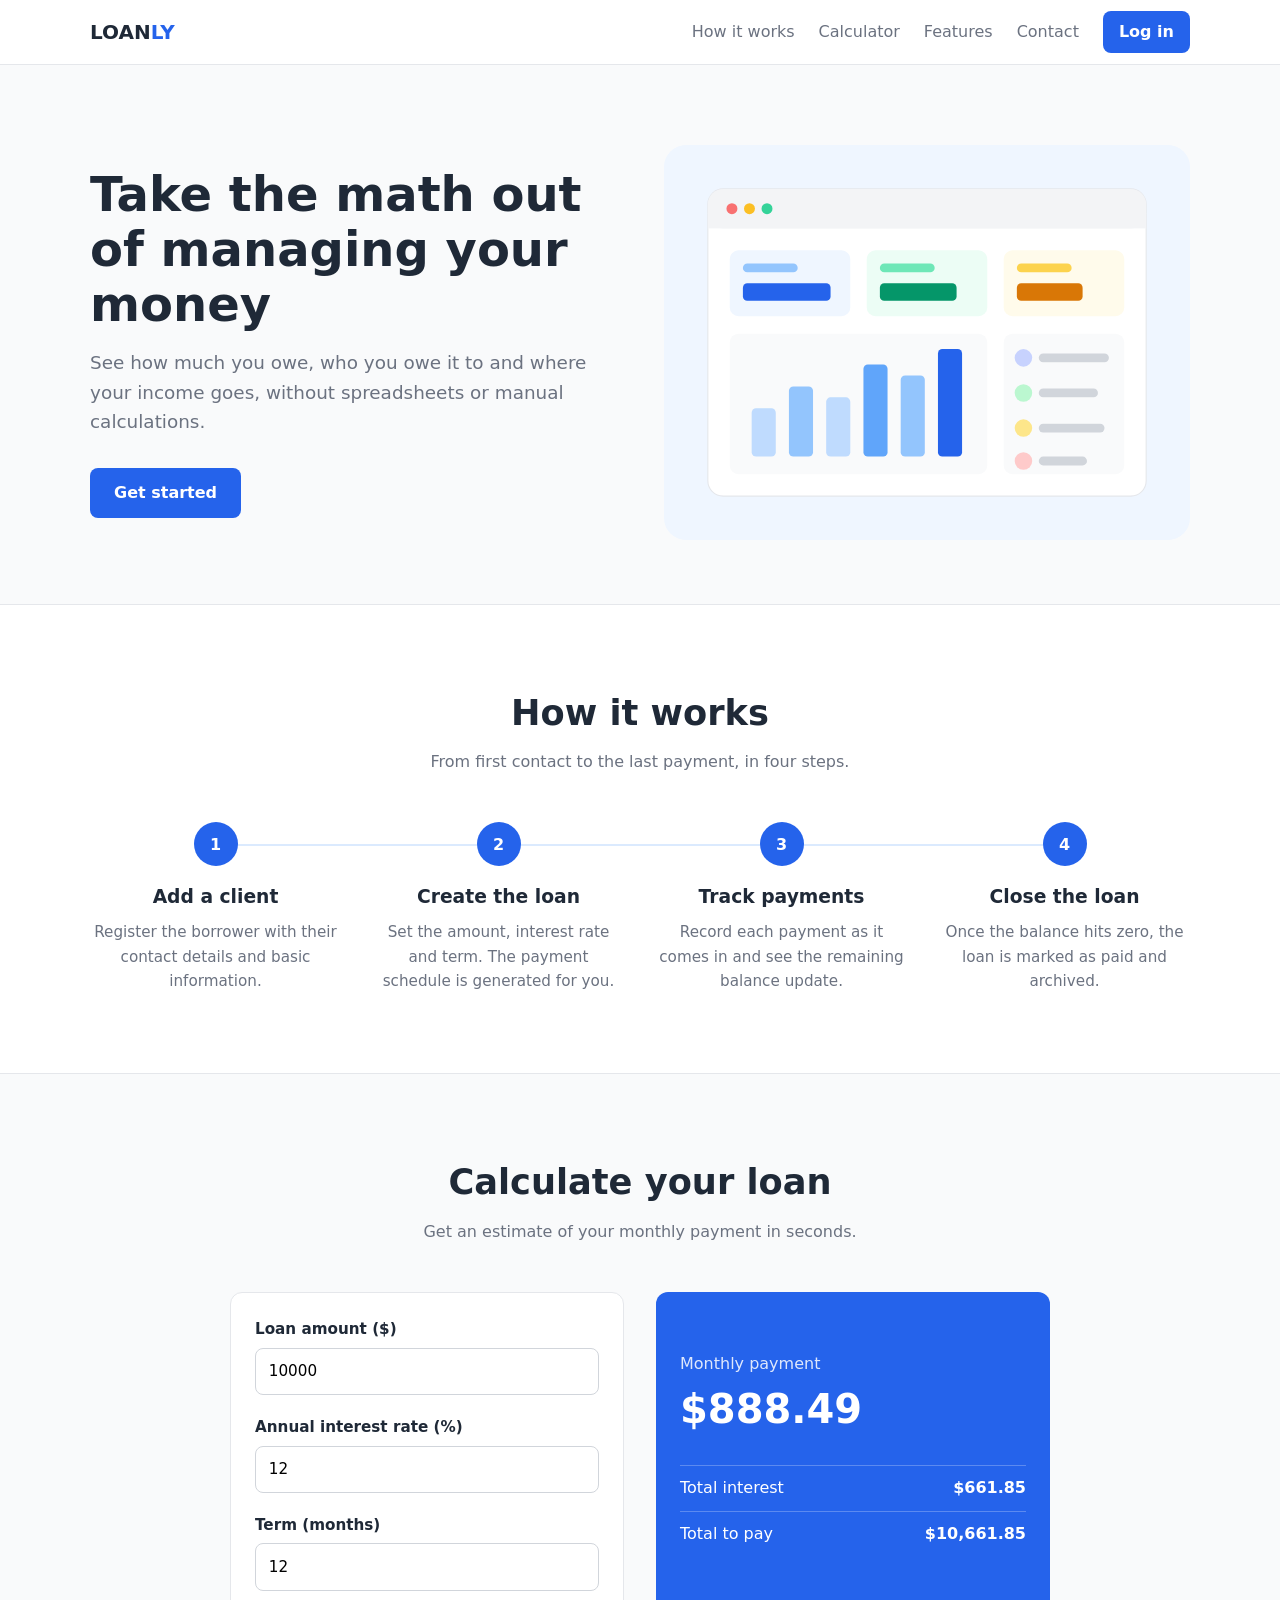
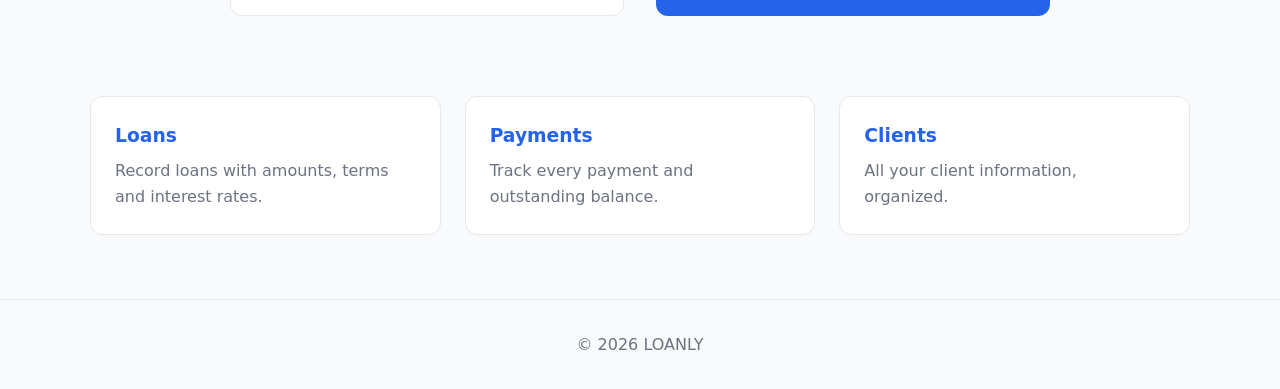
==== frontend/index.html @ 8cfa2788 "Merge pull request #9 from HamzaAkarid/feature/loanly-branding Feature/loanly branding" ====
<!DOCTYPE html>
<html lang="en">
<head>
  <meta charset="UTF-8" />
  <meta name="viewport" content="width=device-width, initial-scale=1.0" />
  <title>LOANLY</title>
  <link rel="stylesheet" href="css/styles.css" />
</head>
<body>
  <header class="navbar">
    <div class="container nav-content">
      <a href="#" class="logo">LOAN<span>LY</span></a>
      <nav>
        <a href="#journey">How it works</a>
        <a href="#calculator">Calculator</a>
        <a href="#features">Features</a>
        <a href="#contact">Contact</a>
        <a href="#" class="btn btn-small">Log in</a>
      </nav>
    </div>
  </header>

  <main>
    <section class="hero">
      <div class="container hero-grid">
        <div class="hero-text">
          <h1>Take the math out of managing your money</h1>
          <p>See how much you owe, who you owe it to and where your income goes, without spreadsheets or manual calculations.</p>
          <a href="#journey" class="btn" id="cta">Get started</a>
        </div>
        <div class="hero-image">
          <img src="img/hero.svg" alt="LOANLY dashboard preview" />
        </div>
      </div>
    </section>

    <section id="journey" class="journey">
      <div class="container">
        <h2 class="section-title">How it works</h2>
        <p class="section-subtitle">From first contact to the last payment, in four steps.</p>
        <ol class="steps">
          <li class="step">
            <span class="step-number">1</span>
            <h3>Add a client</h3>
            <p>Register the borrower with their contact details and basic information.</p>
          </li>
          <li class="step">
            <span class="step-number">2</span>
            <h3>Create the loan</h3>
            <p>Set the amount, interest rate and term. The payment schedule is generated for you.</p>
          </li>
          <li class="step">
            <span class="step-number">3</span>
            <h3>Track payments</h3>
            <p>Record each payment as it comes in and see the remaining balance update.</p>
          </li>
          <li class="step">
            <span class="step-number">4</span>
            <h3>Close the loan</h3>
            <p>Once the balance hits zero, the loan is marked as paid and archived.</p>
          </li>
        </ol>
      </div>
    </section>

    <section id="calculator" class="calculator">
      <div class="container">
        <h2 class="section-title">Calculate your loan</h2>
        <p class="section-subtitle">Get an estimate of your monthly payment in seconds.</p>
        <div class="calc-grid">
          <form class="calc-form" id="calc-form">
            <label>
              Loan amount ($)
              <input type="number" id="amount" min="0" step="100" value="10000" required />
            </label>
            <label>
              Annual interest rate (%)
              <input type="number" id="rate" min="0" step="0.1" value="12" required />
            </label>
            <label>
              Term (months)
              <input type="number" id="months" min="1" step="1" value="12" required />
            </label>
          </form>
          <div class="calc-result">
            <p class="result-label">Monthly payment</p>
            <p class="result-main" id="monthly">$0.00</p>
            <div class="result-row"><span>Total interest</span><strong id="interest">$0.00</strong></div>
            <div class="result-row"><span>Total to pay</span><strong id="total">$0.00</strong></div>
          </div>
        </div>
      </div>
    </section>

    <section id="features" class="features container">
      <div class="card">
        <h3>Loans</h3>
        <p>Record loans with amounts, terms and interest rates.</p>
      </div>
      <div class="card">
        <h3>Payments</h3>
        <p>Track every payment and outstanding balance.</p>
      </div>
      <div class="card">
        <h3>Clients</h3>
        <p>All your client information, organized.</p>
      </div>
    </section>
  </main>

  <footer id="contact" class="footer">
    <div class="container">
      <p>&copy; <span id="year"></span> LOANLY</p>
    </div>
  </footer>

  <script src="js/main.js"></script>
</body>
</html>
---- frontend/css/styles.css ----
:root {
  --primary: #2563eb;
  --primary-dark: #1d4ed8;
  --text: #1f2937;
  --muted: #6b7280;
  --bg: #f9fafb;
  --white: #ffffff;
}

* { margin: 0; padding: 0; box-sizing: border-box; }

body {
  font-family: system-ui, -apple-system, "Segoe UI", Roboto, sans-serif;
  color: var(--text);
  background: var(--bg);
  line-height: 1.6;
}

.container { width: 90%; max-width: 1100px; margin: 0 auto; }

/* Navbar */
.navbar { background: var(--white); border-bottom: 1px solid #e5e7eb; }
.nav-content { display: flex; justify-content: space-between; align-items: center; height: 64px; }
.logo { font-weight: 700; font-size: 1.25rem; color: var(--text); text-decoration: none; }
.logo span { color: var(--primary); }
nav { display: flex; align-items: center; gap: 1.5rem; }
nav a { color: var(--muted); text-decoration: none; }
nav a:hover { color: var(--text); }

/* Buttons */
.btn {
  display: inline-block;
  background: var(--primary);
  color: var(--white) !important;
  padding: 0.75rem 1.5rem;
  border-radius: 8px;
  text-decoration: none;
  font-weight: 600;
  transition: background 0.2s;
}
.btn:hover { background: var(--primary-dark); }
.btn-small { padding: 0.5rem 1rem; }

/* Hero */
.hero { padding: 5rem 0 4rem; }
.hero-grid {
  display: grid;
  grid-template-columns: 1fr 1fr;
  align-items: center;
  gap: 3rem;
}
.hero h1 { font-size: clamp(2rem, 5vw, 3rem); line-height: 1.15; margin-bottom: 1rem; }
.hero p { color: var(--muted); font-size: 1.15rem; margin-bottom: 2rem; }
.hero-image img { width: 100%; height: auto; display: block; }

/* Section headings */
.section-title { text-align: center; font-size: clamp(1.6rem, 4vw, 2.2rem); margin-bottom: 0.5rem; }
.section-subtitle { text-align: center; color: var(--muted); margin-bottom: 3rem; }

/* Journey */
.journey { background: var(--white); padding: 5rem 0; margin-bottom: 4rem; border-top: 1px solid #e5e7eb; border-bottom: 1px solid #e5e7eb; }
.steps {
  list-style: none;
  display: grid;
  grid-template-columns: repeat(4, 1fr);
  gap: 2rem;
  position: relative;
}
.steps::before {
  content: "";
  position: absolute;
  top: 22px;
  left: 12.5%;
  right: 12.5%;
  height: 2px;
  background: #dbeafe;
}
.step { text-align: center; position: relative; }
.step-number {
  display: inline-flex;
  align-items: center;
  justify-content: center;
  width: 44px;
  height: 44px;
  border-radius: 50%;
  background: var(--primary);
  color: var(--white);
  font-weight: 700;
  margin-bottom: 1rem;
  position: relative;
}
.step h3 { margin-bottom: 0.5rem; }
.step p { color: var(--muted); font-size: 0.95rem; }

/* Features */
.features {
  display: grid;
  grid-template-columns: repeat(auto-fit, minmax(240px, 1fr));
  gap: 1.5rem;
  padding-bottom: 4rem;
}
.card {
  background: var(--white);
  padding: 1.5rem;
  border-radius: 12px;
  border: 1px solid #e5e7eb;
}
.card h3 { margin-bottom: 0.5rem; color: var(--primary); }
.card p { color: var(--muted); }

/* Calculator */
.calculator { padding: 1rem 0 5rem; }
.calc-grid {
  display: grid;
  grid-template-columns: 1fr 1fr;
  gap: 2rem;
  max-width: 820px;
  margin: 0 auto;
}
.calc-form {
  background: var(--white);
  border: 1px solid #e5e7eb;
  border-radius: 12px;
  padding: 1.5rem;
  display: flex;
  flex-direction: column;
  gap: 1.25rem;
}
.calc-form label { display: flex; flex-direction: column; gap: 0.4rem; font-weight: 600; font-size: 0.95rem; }
.calc-form input {
  font: inherit;
  font-weight: 400;
  padding: 0.65rem 0.8rem;
  border: 1px solid #d1d5db;
  border-radius: 8px;
}
.calc-form input:focus { outline: 2px solid var(--primary); outline-offset: 1px; border-color: transparent; }
.calc-result {
  background: var(--primary);
  color: var(--white);
  border-radius: 12px;
  padding: 1.5rem;
  display: flex;
  flex-direction: column;
  justify-content: center;
}
.result-label { opacity: 0.85; }
.result-main { font-size: 2.5rem; font-weight: 700; margin-bottom: 1.5rem; }
.result-row {
  display: flex;
  justify-content: space-between;
  padding: 0.6rem 0;
  border-top: 1px solid rgba(255, 255, 255, 0.25);
}

/* Footer */
.footer { text-align: center; padding: 2rem 0; color: var(--muted); border-top: 1px solid #e5e7eb; }

@media (max-width: 860px) {
  .hero-grid { grid-template-columns: 1fr; text-align: center; }
  .steps { grid-template-columns: 1fr 1fr; }
  .steps::before { display: none; }
  .calc-grid { grid-template-columns: 1fr; }
}

@media (max-width: 600px) {
  nav a:not(.btn) { display: none; }
  .steps { grid-template-columns: 1fr; }
}
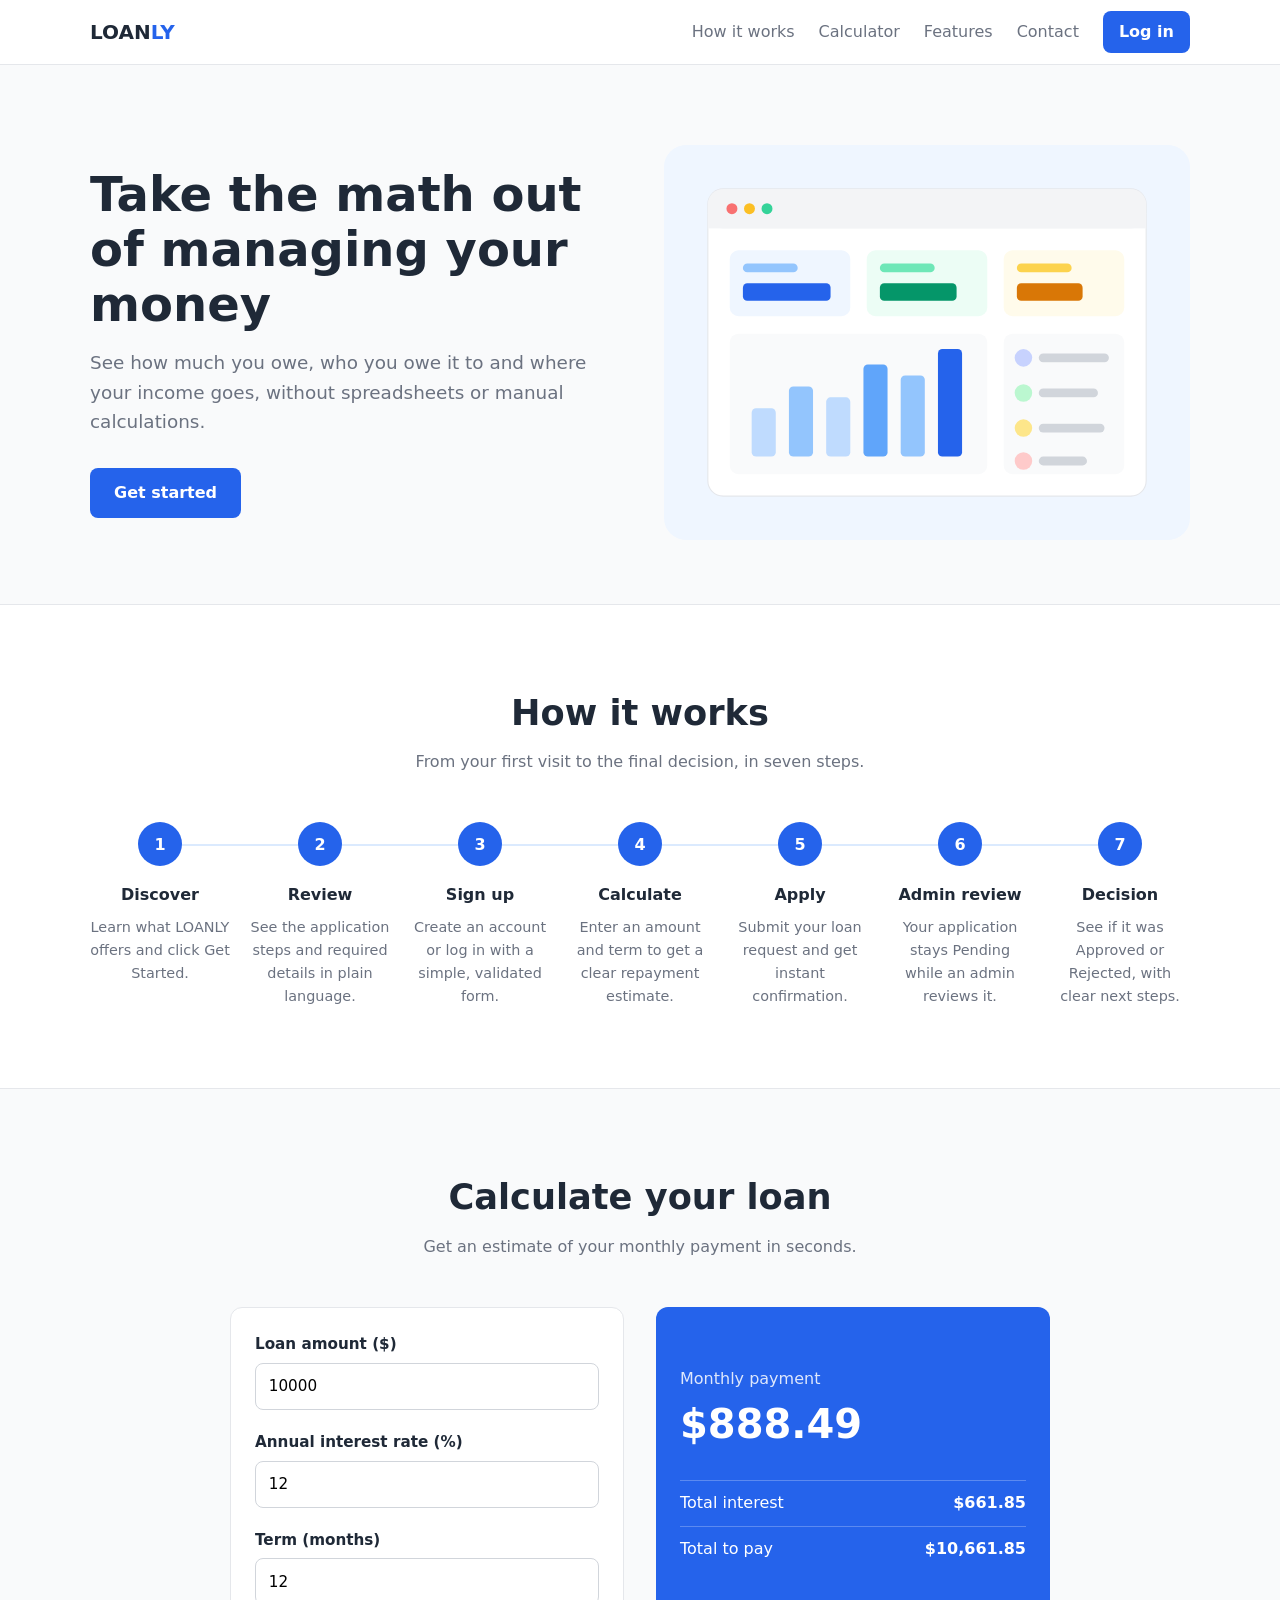
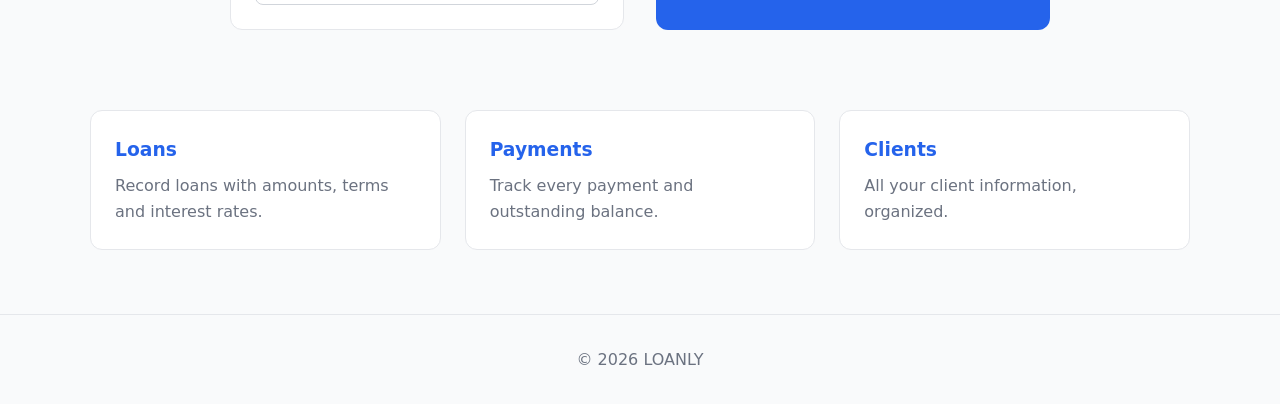
==== commit c6df8445: "Merge pull request #10 from HamzaAkarid/feature/user-journey Expand how it works to the 7-step user " ====
--- a/frontend/index.html
+++ b/frontend/index.html
@@ -37,27 +37,42 @@
     <section id="journey" class="journey">
       <div class="container">
         <h2 class="section-title">How it works</h2>
-        <p class="section-subtitle">From first contact to the last payment, in four steps.</p>
+        <p class="section-subtitle">From your first visit to the final decision, in seven steps.</p>
         <ol class="steps">
           <li class="step">
             <span class="step-number">1</span>
-            <h3>Add a client</h3>
-            <p>Register the borrower with their contact details and basic information.</p>
+            <h3>Discover</h3>
+            <p>Learn what LOANLY offers and click Get Started.</p>
           </li>
           <li class="step">
             <span class="step-number">2</span>
-            <h3>Create the loan</h3>
-            <p>Set the amount, interest rate and term. The payment schedule is generated for you.</p>
+            <h3>Review</h3>
+            <p>See the application steps and required details in plain language.</p>
           </li>
           <li class="step">
             <span class="step-number">3</span>
-            <h3>Track payments</h3>
-            <p>Record each payment as it comes in and see the remaining balance update.</p>
+            <h3>Sign up</h3>
+            <p>Create an account or log in with a simple, validated form.</p>
           </li>
           <li class="step">
             <span class="step-number">4</span>
-            <h3>Close the loan</h3>
-            <p>Once the balance hits zero, the loan is marked as paid and archived.</p>
+            <h3>Calculate</h3>
+            <p>Enter an amount and term to get a clear repayment estimate.</p>
+          </li>
+          <li class="step">
+            <span class="step-number">5</span>
+            <h3>Apply</h3>
+            <p>Submit your loan request and get instant confirmation.</p>
+          </li>
+          <li class="step">
+            <span class="step-number">6</span>
+            <h3>Admin review</h3>
+            <p>Your application stays Pending while an admin reviews it.</p>
+          </li>
+          <li class="step">
+            <span class="step-number">7</span>
+            <h3>Decision</h3>
+            <p>See if it was Approved or Rejected, with clear next steps.</p>
           </li>
         </ol>
       </div>
--- a/frontend/css/styles.css
+++ b/frontend/css/styles.css
@@ -62,16 +62,16 @@
 .steps {
   list-style: none;
   display: grid;
-  grid-template-columns: repeat(4, 1fr);
-  gap: 2rem;
+  grid-template-columns: repeat(7, 1fr);
+  gap: 1.25rem;
   position: relative;
 }
 .steps::before {
   content: "";
   position: absolute;
   top: 22px;
-  left: 12.5%;
-  right: 12.5%;
+  left: 7%;
+  right: 7%;
   height: 2px;
   background: #dbeafe;
 }
@@ -90,7 +90,8 @@
   position: relative;
 }
 .step h3 { margin-bottom: 0.5rem; }
-.step p { color: var(--muted); font-size: 0.95rem; }
+.step h3 { font-size: 1rem; }
+.step p { color: var(--muted); font-size: 0.9rem; }
 
 /* Features */
 .features {
@@ -156,6 +157,11 @@
 /* Footer */
 .footer { text-align: center; padding: 2rem 0; color: var(--muted); border-top: 1px solid #e5e7eb; }
 
+@media (max-width: 1024px) {
+  .steps { grid-template-columns: repeat(4, 1fr); row-gap: 2.5rem; }
+  .steps::before { display: none; }
+}
+
 @media (max-width: 860px) {
   .hero-grid { grid-template-columns: 1fr; text-align: center; }
   .steps { grid-template-columns: 1fr 1fr; }
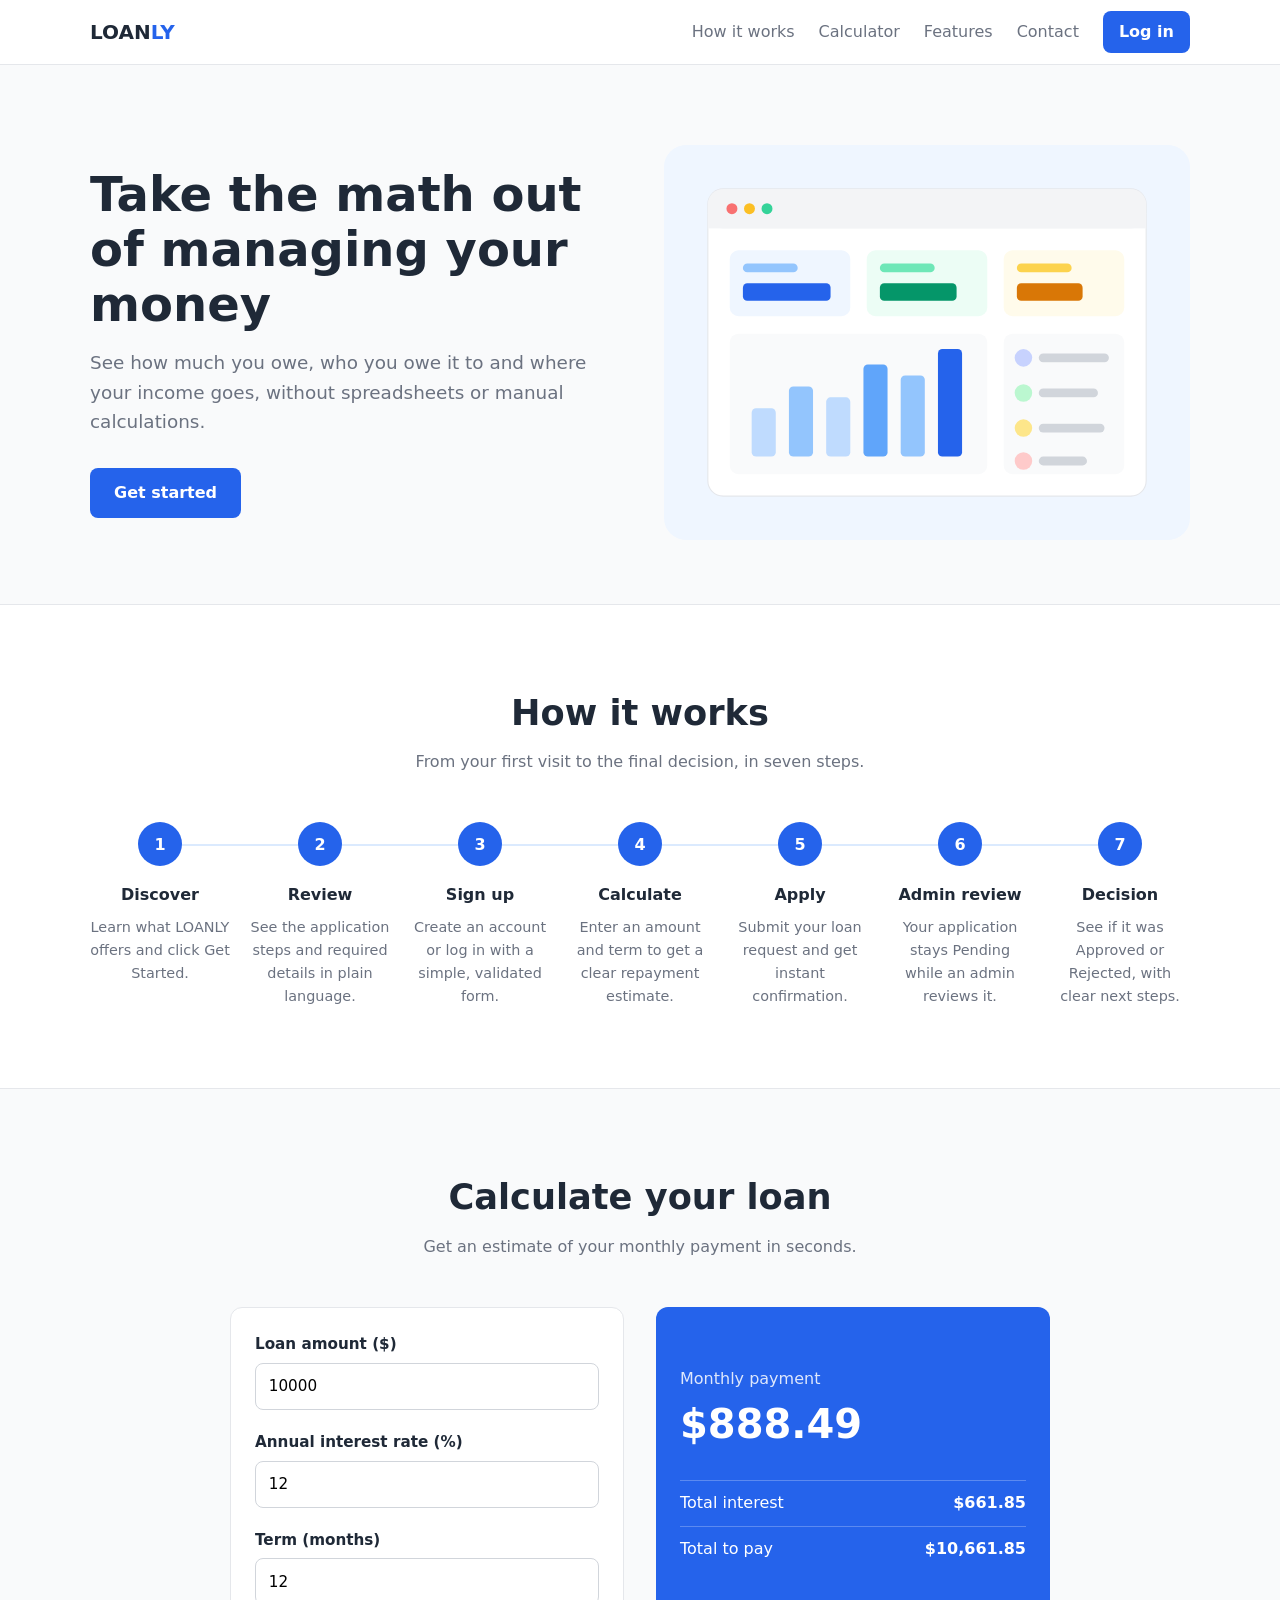
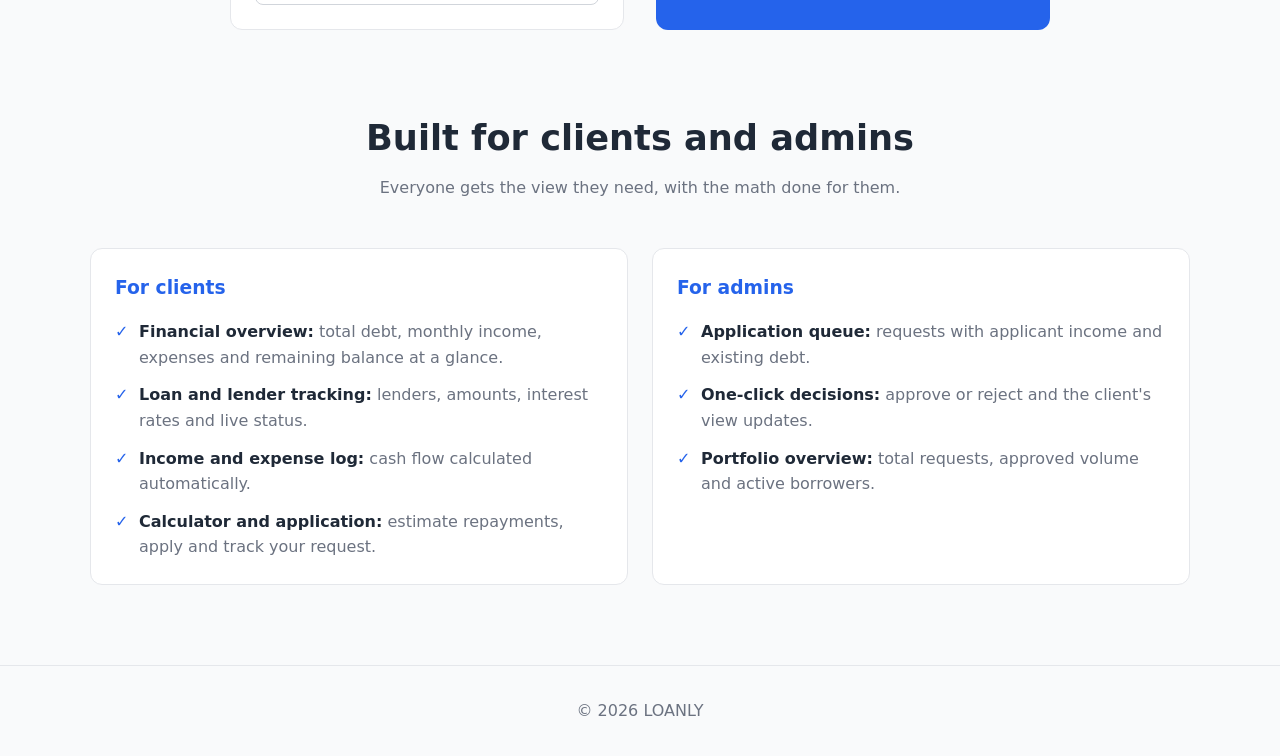
==== commit 2a9337dd: "Merge pull request #11 from HamzaAkarid/feature/client-admin-features Split features into client and" ====
--- a/frontend/index.html
+++ b/frontend/index.html
@@ -107,18 +107,29 @@
       </div>
     </section>
 
-    <section id="features" class="features container">
-      <div class="card">
-        <h3>Loans</h3>
-        <p>Record loans with amounts, terms and interest rates.</p>
-      </div>
-      <div class="card">
-        <h3>Payments</h3>
-        <p>Track every payment and outstanding balance.</p>
-      </div>
-      <div class="card">
-        <h3>Clients</h3>
-        <p>All your client information, organized.</p>
+    <section id="features" class="features-section">
+      <div class="container">
+        <h2 class="section-title">Built for clients and admins</h2>
+        <p class="section-subtitle">Everyone gets the view they need, with the math done for them.</p>
+        <div class="features">
+          <div class="card">
+            <h3>For clients</h3>
+            <ul>
+              <li><strong>Financial overview:</strong> total debt, monthly income, expenses and remaining balance at a glance.</li>
+              <li><strong>Loan and lender tracking:</strong> lenders, amounts, interest rates and live status.</li>
+              <li><strong>Income and expense log:</strong> cash flow calculated automatically.</li>
+              <li><strong>Calculator and application:</strong> estimate repayments, apply and track your request.</li>
+            </ul>
+          </div>
+          <div class="card">
+            <h3>For admins</h3>
+            <ul>
+              <li><strong>Application queue:</strong> requests with applicant income and existing debt.</li>
+              <li><strong>One-click decisions:</strong> approve or reject and the client's view updates.</li>
+              <li><strong>Portfolio overview:</strong> total requests, approved volume and active borrowers.</li>
+            </ul>
+          </div>
+        </div>
       </div>
     </section>
   </main>
--- a/frontend/css/styles.css
+++ b/frontend/css/styles.css
@@ -94,11 +94,11 @@
 .step p { color: var(--muted); font-size: 0.9rem; }
 
 /* Features */
+.features-section { padding-bottom: 5rem; }
 .features {
   display: grid;
-  grid-template-columns: repeat(auto-fit, minmax(240px, 1fr));
+  grid-template-columns: repeat(auto-fit, minmax(280px, 1fr));
   gap: 1.5rem;
-  padding-bottom: 4rem;
 }
 .card {
   background: var(--white);
@@ -106,8 +106,11 @@
   border-radius: 12px;
   border: 1px solid #e5e7eb;
 }
-.card h3 { margin-bottom: 0.5rem; color: var(--primary); }
-.card p { color: var(--muted); }
+.card h3 { margin-bottom: 1rem; color: var(--primary); }
+.card ul { list-style: none; display: flex; flex-direction: column; gap: 0.75rem; }
+.card li { color: var(--muted); padding-left: 1.5rem; position: relative; }
+.card li::before { content: "✓"; position: absolute; left: 0; color: var(--primary); font-weight: 700; }
+.card li strong { color: var(--text); }
 
 /* Calculator */
 .calculator { padding: 1rem 0 5rem; }
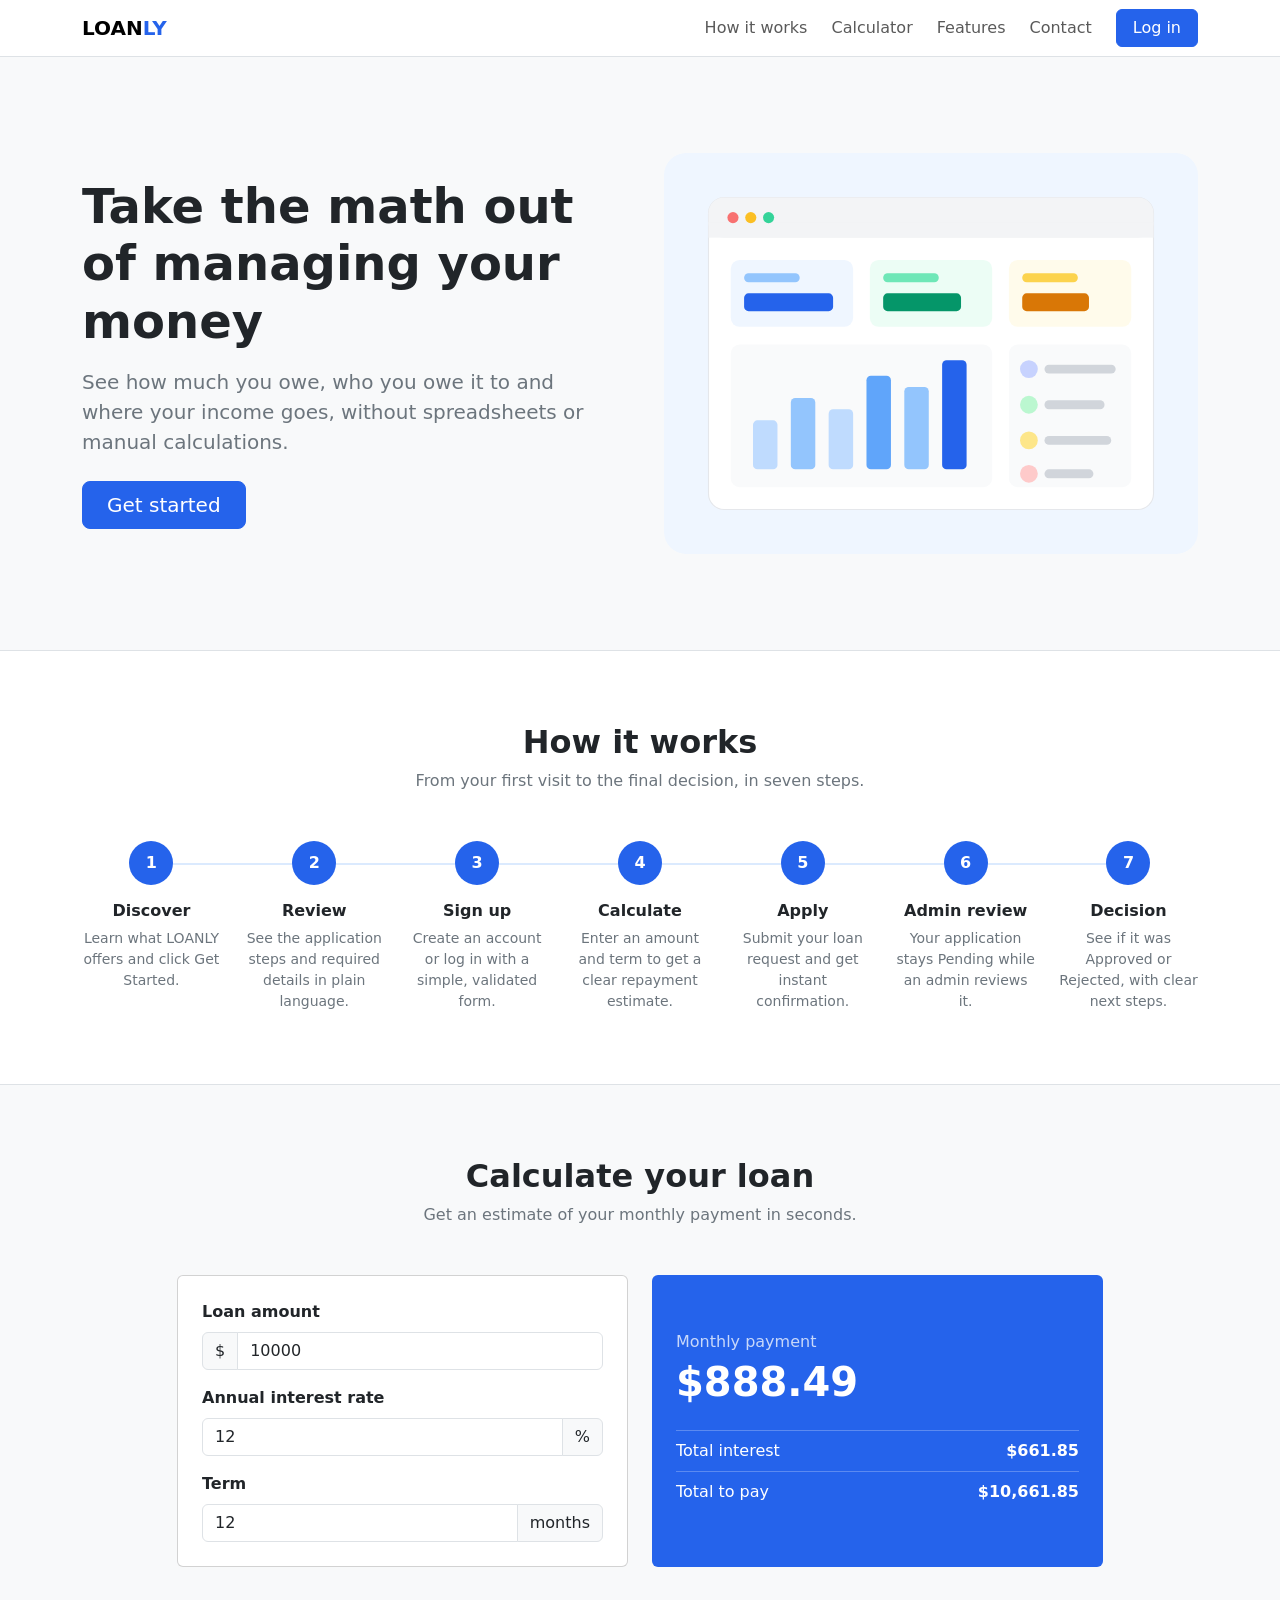
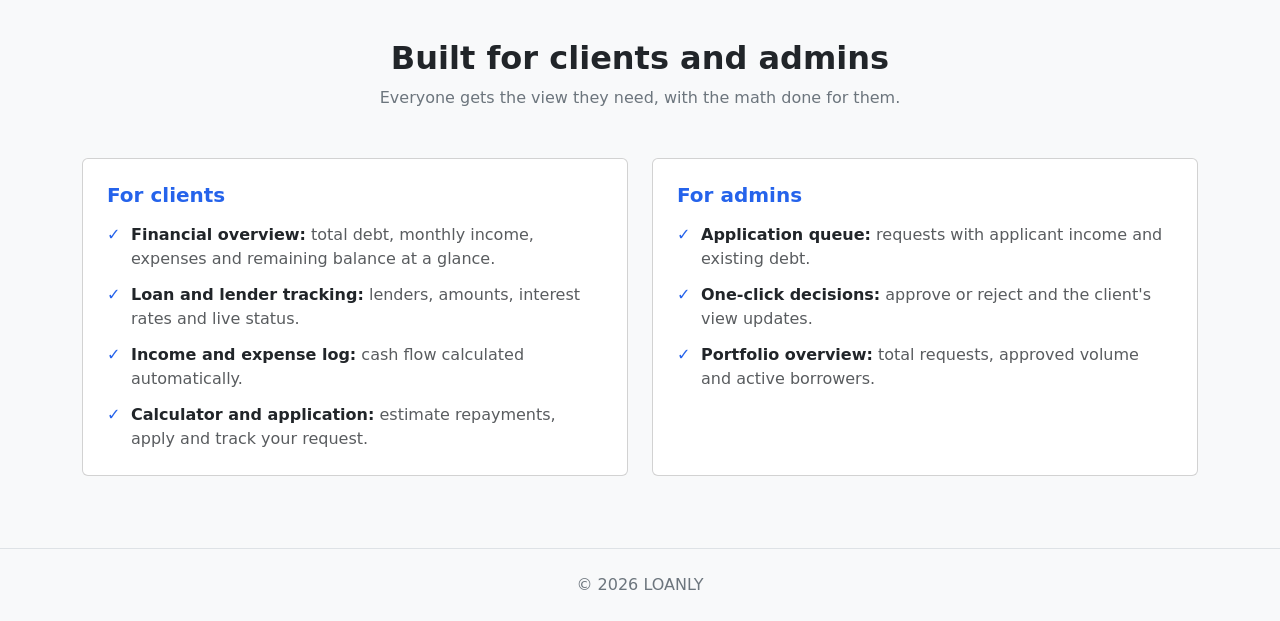
==== commit d137d646: "Merge pull request #12 from HamzaAkarid/feature/bootstrap Feature/bootstrap" ====
--- a/frontend/index.html
+++ b/frontend/index.html
@@ -4,142 +4,197 @@
   <meta charset="UTF-8" />
   <meta name="viewport" content="width=device-width, initial-scale=1.0" />
   <title>LOANLY</title>
+  <link
+    rel="stylesheet"
+    href="https://cdn.jsdelivr.net/npm/bootstrap@5.3.3/dist/css/bootstrap.min.css"
+    integrity="sha384-QWTKZyjpPEjISv5WaRU9OFeRpok6YctnYmDr5pNlyT2bRjXh0JMhjY6hW+ALEwIH"
+    crossorigin="anonymous"
+  />
   <link rel="stylesheet" href="css/styles.css" />
 </head>
-<body>
-  <header class="navbar">
-    <div class="container nav-content">
-      <a href="#" class="logo">LOAN<span>LY</span></a>
-      <nav>
-        <a href="#journey">How it works</a>
-        <a href="#calculator">Calculator</a>
-        <a href="#features">Features</a>
-        <a href="#contact">Contact</a>
-        <a href="#" class="btn btn-small">Log in</a>
-      </nav>
-    </div>
+<body class="bg-light">
+  <header>
+    <nav class="navbar navbar-expand-md bg-white border-bottom">
+      <div class="container">
+        <a class="navbar-brand fw-bold" href="#">LOAN<span>LY</span></a>
+        <button
+          class="navbar-toggler"
+          type="button"
+          data-bs-toggle="collapse"
+          data-bs-target="#main-nav"
+          aria-controls="main-nav"
+          aria-expanded="false"
+          aria-label="Toggle navigation"
+        >
+          <span class="navbar-toggler-icon"></span>
+        </button>
+        <div class="collapse navbar-collapse" id="main-nav">
+          <ul class="navbar-nav ms-auto align-items-md-center gap-md-2">
+            <li class="nav-item"><a class="nav-link" href="#journey">How it works</a></li>
+            <li class="nav-item"><a class="nav-link" href="#calculator">Calculator</a></li>
+            <li class="nav-item"><a class="nav-link" href="#features">Features</a></li>
+            <li class="nav-item"><a class="nav-link" href="#contact">Contact</a></li>
+            <li class="nav-item ms-md-2"><a class="btn btn-primary px-3" href="#">Log in</a></li>
+          </ul>
+        </div>
+      </div>
+    </nav>
   </header>
 
   <main>
-    <section class="hero">
-      <div class="container hero-grid">
-        <div class="hero-text">
-          <h1>Take the math out of managing your money</h1>
-          <p>See how much you owe, who you owe it to and where your income goes, without spreadsheets or manual calculations.</p>
-          <a href="#journey" class="btn" id="cta">Get started</a>
-        </div>
-        <div class="hero-image">
-          <img src="img/hero.svg" alt="LOANLY dashboard preview" />
-        </div>
-      </div>
-    </section>
-
-    <section id="journey" class="journey">
-      <div class="container">
-        <h2 class="section-title">How it works</h2>
-        <p class="section-subtitle">From your first visit to the final decision, in seven steps.</p>
-        <ol class="steps">
-          <li class="step">
+    <section class="py-5">
+      <div class="container py-md-5">
+        <div class="row align-items-center g-5">
+          <div class="col-lg-6 text-center text-lg-start">
+            <h1 class="display-5 fw-bold mb-3">Take the math out of managing your money</h1>
+            <p class="lead text-secondary mb-4">
+              See how much you owe, who you owe it to and where your income goes, without spreadsheets or manual calculations.
+            </p>
+            <a href="#journey" class="btn btn-primary btn-lg px-4" id="cta">Get started</a>
+          </div>
+          <div class="col-lg-6">
+            <img src="img/hero.svg" class="img-fluid" alt="LOANLY dashboard preview" />
+          </div>
+        </div>
+      </div>
+    </section>
+
+    <section id="journey" class="py-5 bg-white border-top border-bottom">
+      <div class="container py-md-4">
+        <h2 class="text-center fw-bold mb-2">How it works</h2>
+        <p class="text-center text-secondary mb-5">From your first visit to the final decision, in seven steps.</p>
+        <ol class="steps list-unstyled row row-cols-1 row-cols-sm-2 row-cols-lg-4 g-4 text-center mb-0">
+          <li class="col step">
             <span class="step-number">1</span>
-            <h3>Discover</h3>
-            <p>Learn what LOANLY offers and click Get Started.</p>
-          </li>
-          <li class="step">
+            <h3 class="h6 fw-bold">Discover</h3>
+            <p class="small text-secondary mb-0">Learn what LOANLY offers and click Get Started.</p>
+          </li>
+          <li class="col step">
             <span class="step-number">2</span>
-            <h3>Review</h3>
-            <p>See the application steps and required details in plain language.</p>
-          </li>
-          <li class="step">
+            <h3 class="h6 fw-bold">Review</h3>
+            <p class="small text-secondary mb-0">See the application steps and required details in plain language.</p>
+          </li>
+          <li class="col step">
             <span class="step-number">3</span>
-            <h3>Sign up</h3>
-            <p>Create an account or log in with a simple, validated form.</p>
-          </li>
-          <li class="step">
+            <h3 class="h6 fw-bold">Sign up</h3>
+            <p class="small text-secondary mb-0">Create an account or log in with a simple, validated form.</p>
+          </li>
+          <li class="col step">
             <span class="step-number">4</span>
-            <h3>Calculate</h3>
-            <p>Enter an amount and term to get a clear repayment estimate.</p>
-          </li>
-          <li class="step">
+            <h3 class="h6 fw-bold">Calculate</h3>
+            <p class="small text-secondary mb-0">Enter an amount and term to get a clear repayment estimate.</p>
+          </li>
+          <li class="col step">
             <span class="step-number">5</span>
-            <h3>Apply</h3>
-            <p>Submit your loan request and get instant confirmation.</p>
-          </li>
-          <li class="step">
+            <h3 class="h6 fw-bold">Apply</h3>
+            <p class="small text-secondary mb-0">Submit your loan request and get instant confirmation.</p>
+          </li>
+          <li class="col step">
             <span class="step-number">6</span>
-            <h3>Admin review</h3>
-            <p>Your application stays Pending while an admin reviews it.</p>
-          </li>
-          <li class="step">
+            <h3 class="h6 fw-bold">Admin review</h3>
+            <p class="small text-secondary mb-0">Your application stays Pending while an admin reviews it.</p>
+          </li>
+          <li class="col step">
             <span class="step-number">7</span>
-            <h3>Decision</h3>
-            <p>See if it was Approved or Rejected, with clear next steps.</p>
+            <h3 class="h6 fw-bold">Decision</h3>
+            <p class="small text-secondary mb-0">See if it was Approved or Rejected, with clear next steps.</p>
           </li>
         </ol>
       </div>
     </section>
 
-    <section id="calculator" class="calculator">
-      <div class="container">
-        <h2 class="section-title">Calculate your loan</h2>
-        <p class="section-subtitle">Get an estimate of your monthly payment in seconds.</p>
-        <div class="calc-grid">
-          <form class="calc-form" id="calc-form">
-            <label>
-              Loan amount ($)
-              <input type="number" id="amount" min="0" step="100" value="10000" required />
-            </label>
-            <label>
-              Annual interest rate (%)
-              <input type="number" id="rate" min="0" step="0.1" value="12" required />
-            </label>
-            <label>
-              Term (months)
-              <input type="number" id="months" min="1" step="1" value="12" required />
-            </label>
-          </form>
-          <div class="calc-result">
-            <p class="result-label">Monthly payment</p>
-            <p class="result-main" id="monthly">$0.00</p>
-            <div class="result-row"><span>Total interest</span><strong id="interest">$0.00</strong></div>
-            <div class="result-row"><span>Total to pay</span><strong id="total">$0.00</strong></div>
-          </div>
-        </div>
-      </div>
-    </section>
-
-    <section id="features" class="features-section">
-      <div class="container">
-        <h2 class="section-title">Built for clients and admins</h2>
-        <p class="section-subtitle">Everyone gets the view they need, with the math done for them.</p>
-        <div class="features">
-          <div class="card">
-            <h3>For clients</h3>
-            <ul>
-              <li><strong>Financial overview:</strong> total debt, monthly income, expenses and remaining balance at a glance.</li>
-              <li><strong>Loan and lender tracking:</strong> lenders, amounts, interest rates and live status.</li>
-              <li><strong>Income and expense log:</strong> cash flow calculated automatically.</li>
-              <li><strong>Calculator and application:</strong> estimate repayments, apply and track your request.</li>
-            </ul>
-          </div>
-          <div class="card">
-            <h3>For admins</h3>
-            <ul>
-              <li><strong>Application queue:</strong> requests with applicant income and existing debt.</li>
-              <li><strong>One-click decisions:</strong> approve or reject and the client's view updates.</li>
-              <li><strong>Portfolio overview:</strong> total requests, approved volume and active borrowers.</li>
-            </ul>
+    <section id="calculator" class="py-5">
+      <div class="container py-md-4">
+        <h2 class="text-center fw-bold mb-2">Calculate your loan</h2>
+        <p class="text-center text-secondary mb-5">Get an estimate of your monthly payment in seconds.</p>
+        <div class="row g-4 justify-content-center">
+          <div class="col-md-6 col-lg-5">
+            <form class="card card-body p-4 h-100" id="calc-form">
+              <div class="mb-3">
+                <label for="amount" class="form-label fw-semibold">Loan amount</label>
+                <div class="input-group">
+                  <span class="input-group-text">$</span>
+                  <input type="number" class="form-control" id="amount" min="0" step="100" value="10000" required />
+                </div>
+              </div>
+              <div class="mb-3">
+                <label for="rate" class="form-label fw-semibold">Annual interest rate</label>
+                <div class="input-group">
+                  <input type="number" class="form-control" id="rate" min="0" step="0.1" value="12" required />
+                  <span class="input-group-text">%</span>
+                </div>
+              </div>
+              <div>
+                <label for="months" class="form-label fw-semibold">Term</label>
+                <div class="input-group">
+                  <input type="number" class="form-control" id="months" min="1" step="1" value="12" required />
+                  <span class="input-group-text">months</span>
+                </div>
+              </div>
+            </form>
+          </div>
+          <div class="col-md-6 col-lg-5">
+            <div class="card h-100 bg-primary text-white border-0 p-4 justify-content-center">
+              <p class="mb-1 opacity-75">Monthly payment</p>
+              <p class="display-6 fw-bold mb-4" id="monthly">$0.00</p>
+              <div class="d-flex justify-content-between py-2 border-top border-white border-opacity-25">
+                <span>Total interest</span><strong id="interest">$0.00</strong>
+              </div>
+              <div class="d-flex justify-content-between py-2 border-top border-white border-opacity-25">
+                <span>Total to pay</span><strong id="total">$0.00</strong>
+              </div>
+            </div>
+          </div>
+        </div>
+      </div>
+    </section>
+
+    <section id="features" class="pb-5">
+      <div class="container pb-md-4">
+        <h2 class="text-center fw-bold mb-2">Built for clients and admins</h2>
+        <p class="text-center text-secondary mb-5">Everyone gets the view they need, with the math done for them.</p>
+        <div class="row g-4">
+          <div class="col-md-6">
+            <div class="card h-100">
+              <div class="card-body p-4">
+                <h3 class="h5 fw-bold text-primary mb-3">For clients</h3>
+                <ul class="check-list list-unstyled mb-0">
+                  <li><strong>Financial overview:</strong> total debt, monthly income, expenses and remaining balance at a glance.</li>
+                  <li><strong>Loan and lender tracking:</strong> lenders, amounts, interest rates and live status.</li>
+                  <li><strong>Income and expense log:</strong> cash flow calculated automatically.</li>
+                  <li><strong>Calculator and application:</strong> estimate repayments, apply and track your request.</li>
+                </ul>
+              </div>
+            </div>
+          </div>
+          <div class="col-md-6">
+            <div class="card h-100">
+              <div class="card-body p-4">
+                <h3 class="h5 fw-bold text-primary mb-3">For admins</h3>
+                <ul class="check-list list-unstyled mb-0">
+                  <li><strong>Application queue:</strong> requests with applicant income and existing debt.</li>
+                  <li><strong>One-click decisions:</strong> approve or reject and the client's view updates.</li>
+                  <li><strong>Portfolio overview:</strong> total requests, approved volume and active borrowers.</li>
+                </ul>
+              </div>
+            </div>
           </div>
         </div>
       </div>
     </section>
   </main>
 
-  <footer id="contact" class="footer">
+  <footer id="contact" class="border-top py-4 text-center text-secondary">
     <div class="container">
-      <p>&copy; <span id="year"></span> LOANLY</p>
+      <p class="mb-0">&copy; <span id="year"></span> LOANLY</p>
     </div>
   </footer>
 
+  <script
+    src="https://cdn.jsdelivr.net/npm/bootstrap@5.3.3/dist/js/bootstrap.bundle.min.js"
+    integrity="sha384-YvpcrYf0tY3lHB60NNkmXc5s9fDVZLESaAA55NDzOxhy9GkcIdslK1eN7N6jIeHz"
+    crossorigin="anonymous"
+  ></script>
   <script src="js/main.js"></script>
 </body>
 </html>
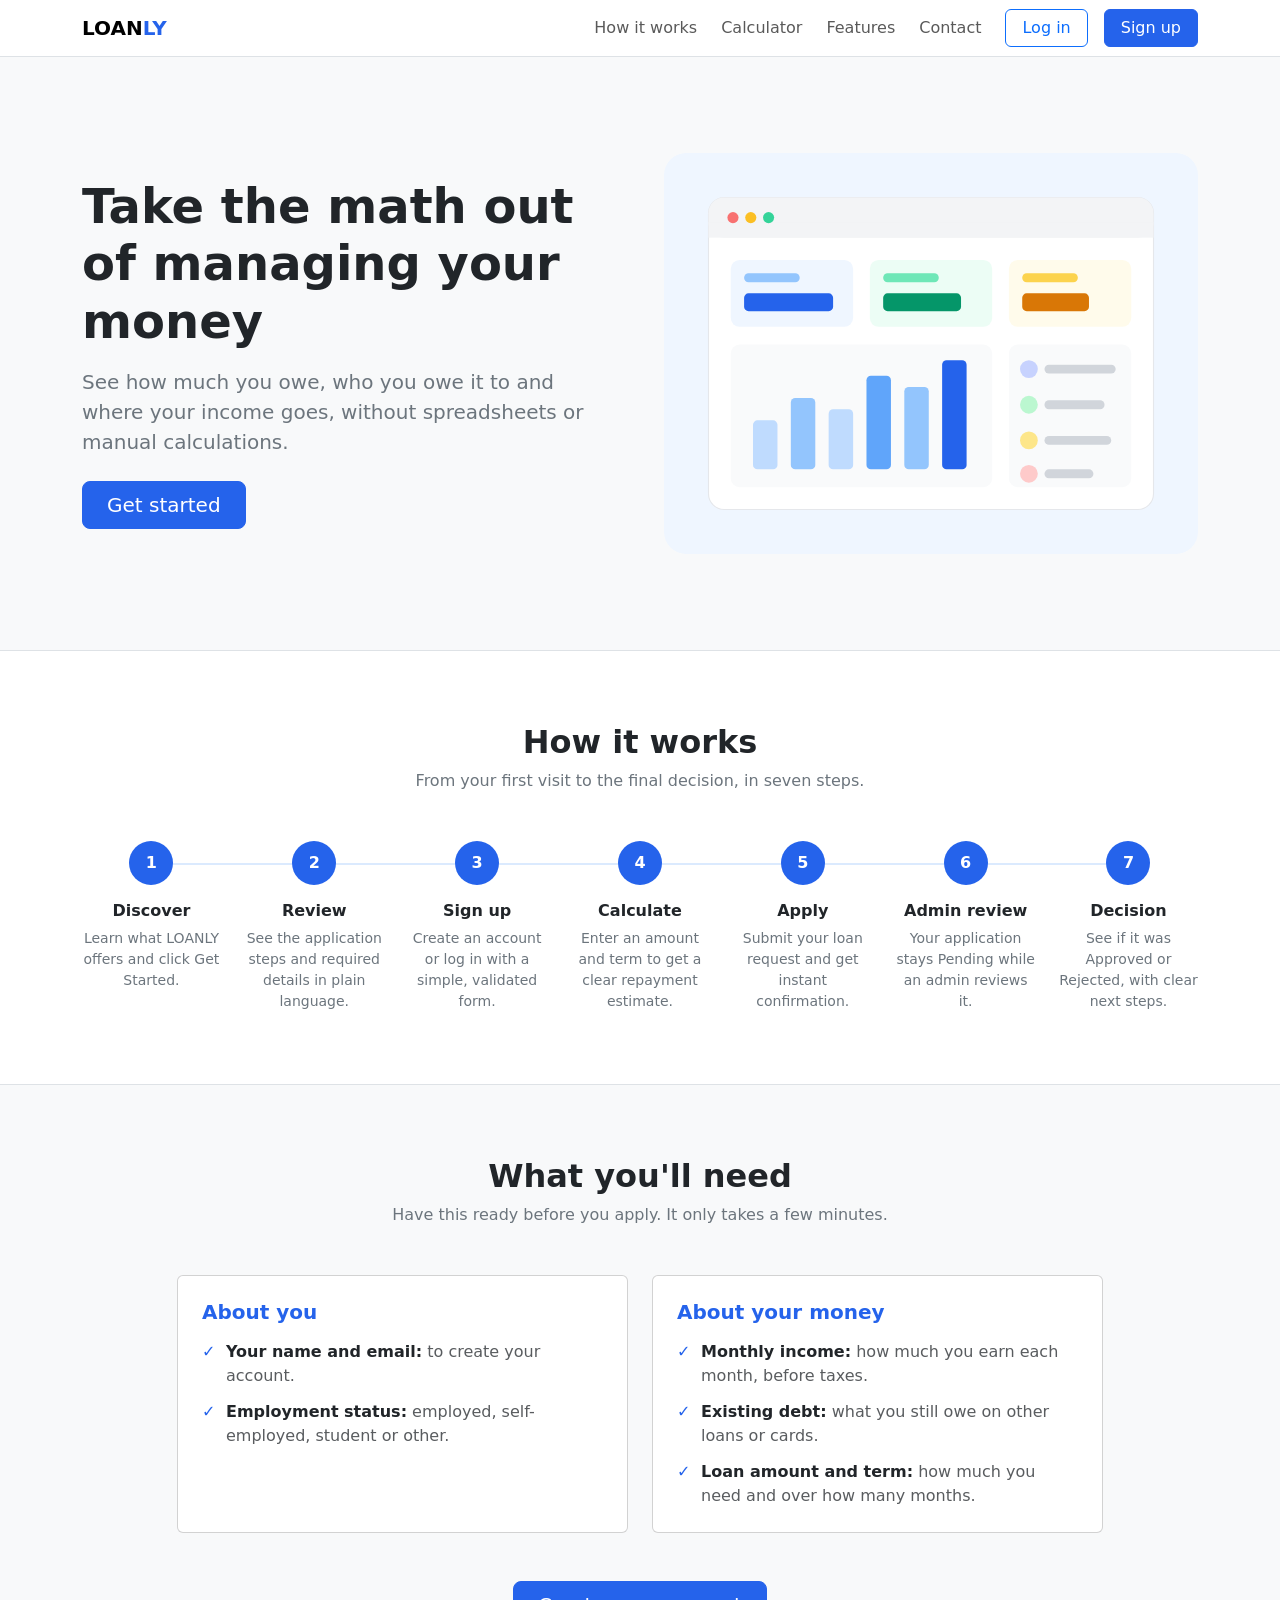
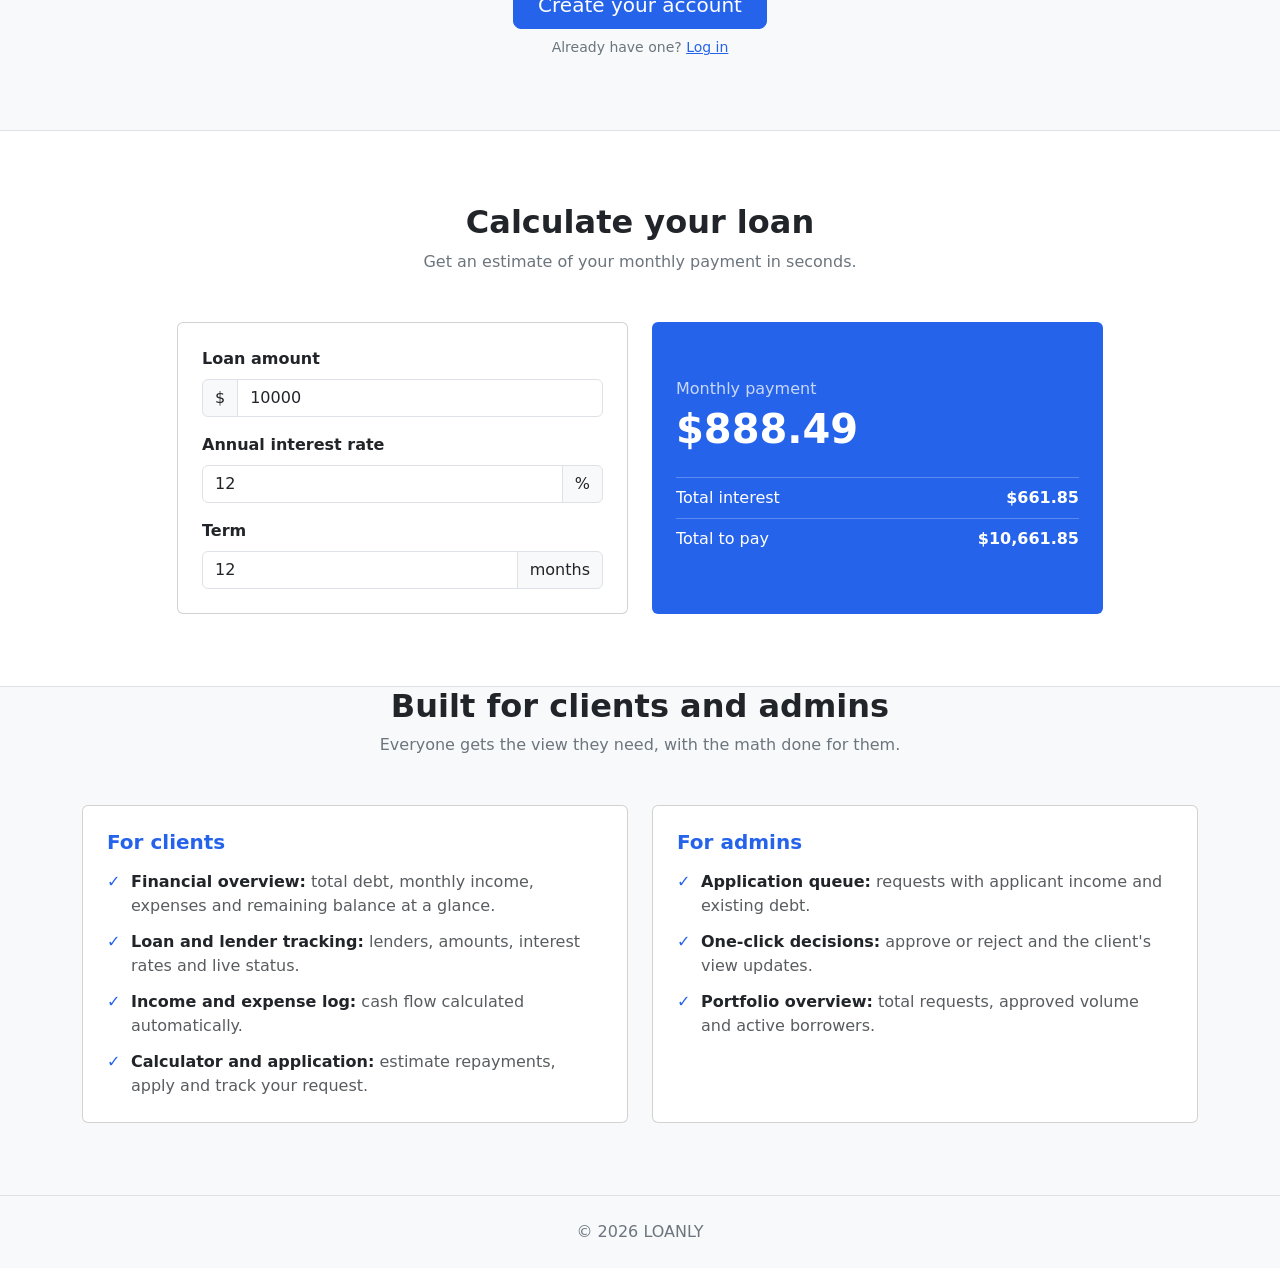
==== commit ab18d3f2: "Add what you'll need section to landing" ====
--- a/frontend/index.html
+++ b/frontend/index.html
@@ -34,7 +34,8 @@
             <li class="nav-item"><a class="nav-link" href="#calculator">Calculator</a></li>
             <li class="nav-item"><a class="nav-link" href="#features">Features</a></li>
             <li class="nav-item"><a class="nav-link" href="#contact">Contact</a></li>
-            <li class="nav-item ms-md-2"><a class="btn btn-primary px-3" href="#">Log in</a></li>
+            <li class="nav-item ms-md-2"><a class="btn btn-outline-primary px-3" href="login.html">Log in</a></li>
+            <li class="nav-item ms-md-2 mt-2 mt-md-0"><a class="btn btn-primary px-3" href="register.html">Sign up</a></li>
           </ul>
         </div>
       </div>
@@ -103,7 +104,43 @@
       </div>
     </section>
 
-    <section id="calculator" class="py-5">
+    <section id="requirements" class="py-5">
+      <div class="container py-md-4">
+        <h2 class="text-center fw-bold mb-2">What you'll need</h2>
+        <p class="text-center text-secondary mb-5">Have this ready before you apply. It only takes a few minutes.</p>
+        <div class="row g-4 justify-content-center">
+          <div class="col-md-6 col-lg-5">
+            <div class="card h-100">
+              <div class="card-body p-4">
+                <h3 class="h5 fw-bold text-primary mb-3">About you</h3>
+                <ul class="check-list list-unstyled mb-0">
+                  <li><strong>Your name and email:</strong> to create your account.</li>
+                  <li><strong>Employment status:</strong> employed, self-employed, student or other.</li>
+                </ul>
+              </div>
+            </div>
+          </div>
+          <div class="col-md-6 col-lg-5">
+            <div class="card h-100">
+              <div class="card-body p-4">
+                <h3 class="h5 fw-bold text-primary mb-3">About your money</h3>
+                <ul class="check-list list-unstyled mb-0">
+                  <li><strong>Monthly income:</strong> how much you earn each month, before taxes.</li>
+                  <li><strong>Existing debt:</strong> what you still owe on other loans or cards.</li>
+                  <li><strong>Loan amount and term:</strong> how much you need and over how many months.</li>
+                </ul>
+              </div>
+            </div>
+          </div>
+        </div>
+        <div class="text-center mt-5">
+          <a href="register.html" class="btn btn-primary btn-lg px-4">Create your account</a>
+          <p class="small text-secondary mt-2 mb-0">Already have one? <a href="login.html">Log in</a></p>
+        </div>
+      </div>
+    </section>
+
+    <section id="calculator" class="py-5 bg-white border-top border-bottom">
       <div class="container py-md-4">
         <h2 class="text-center fw-bold mb-2">Calculate your loan</h2>
         <p class="text-center text-secondary mb-5">Get an estimate of your monthly payment in seconds.</p>
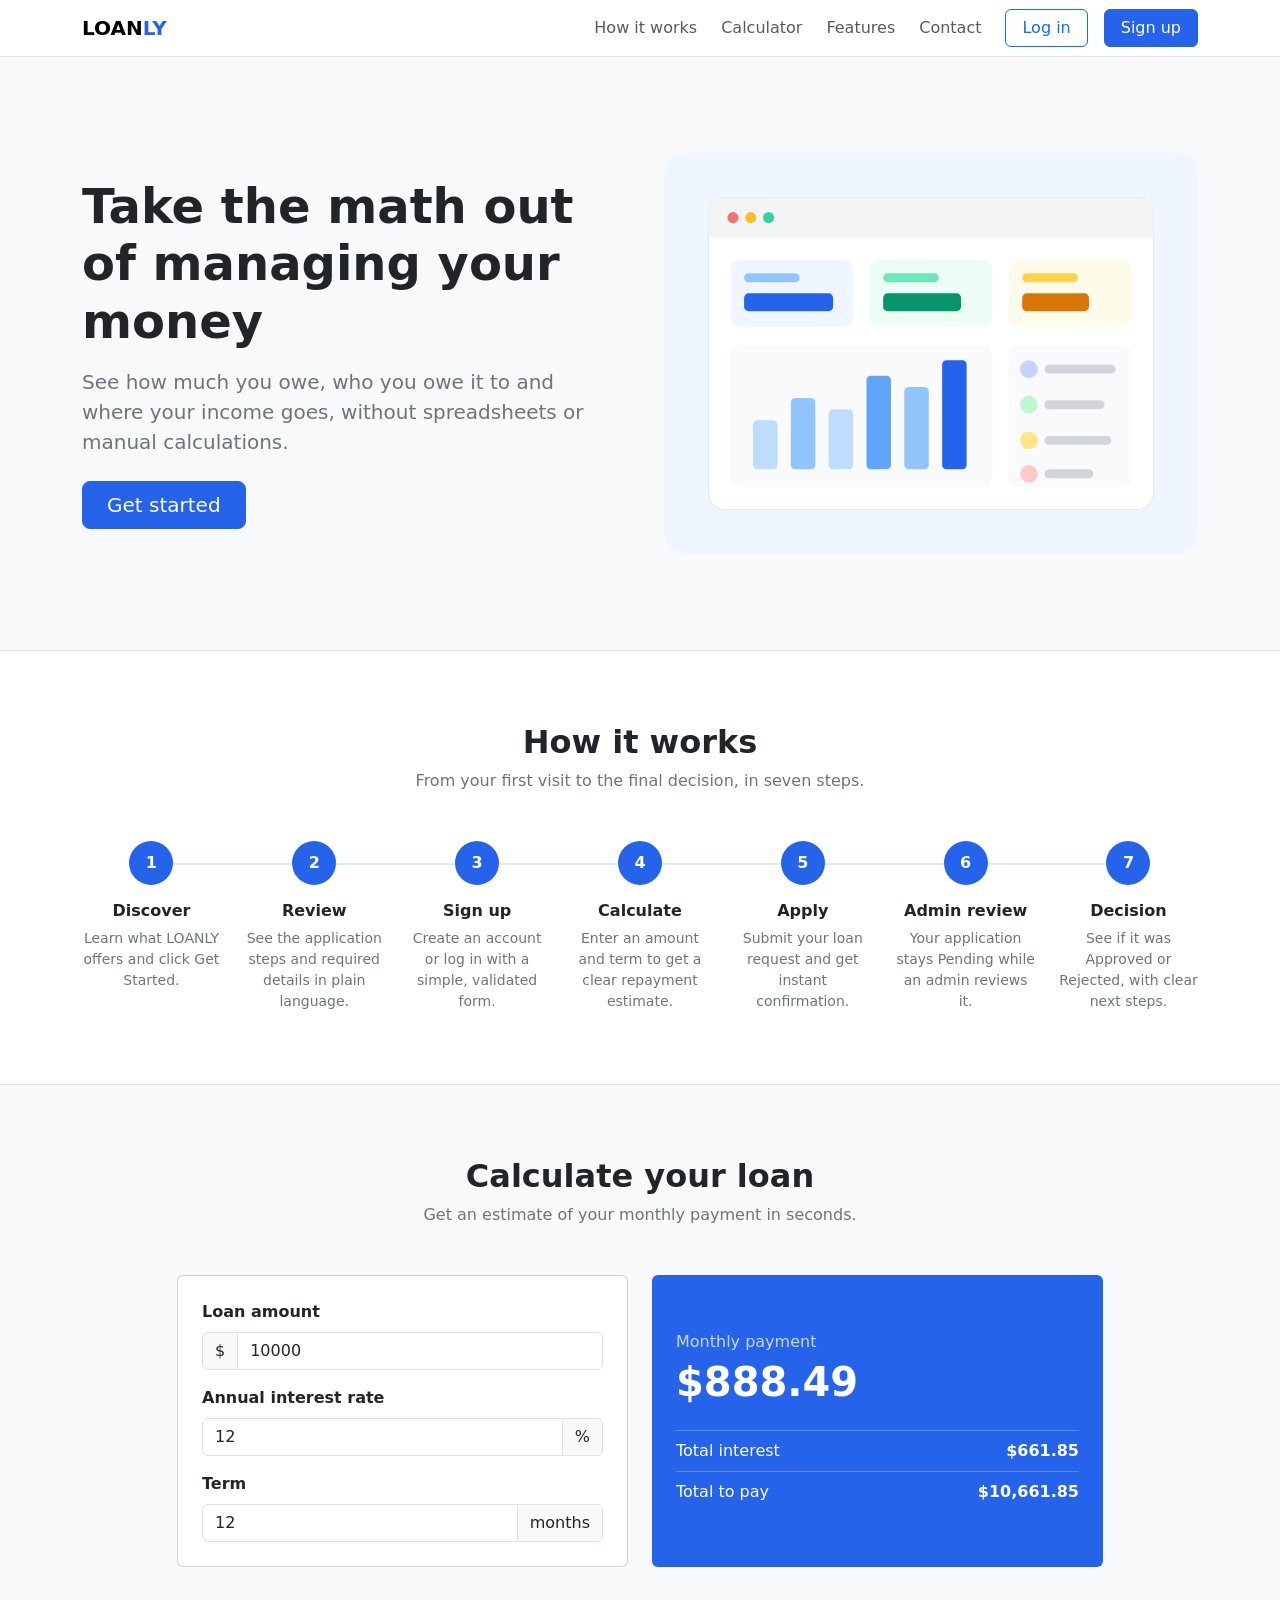
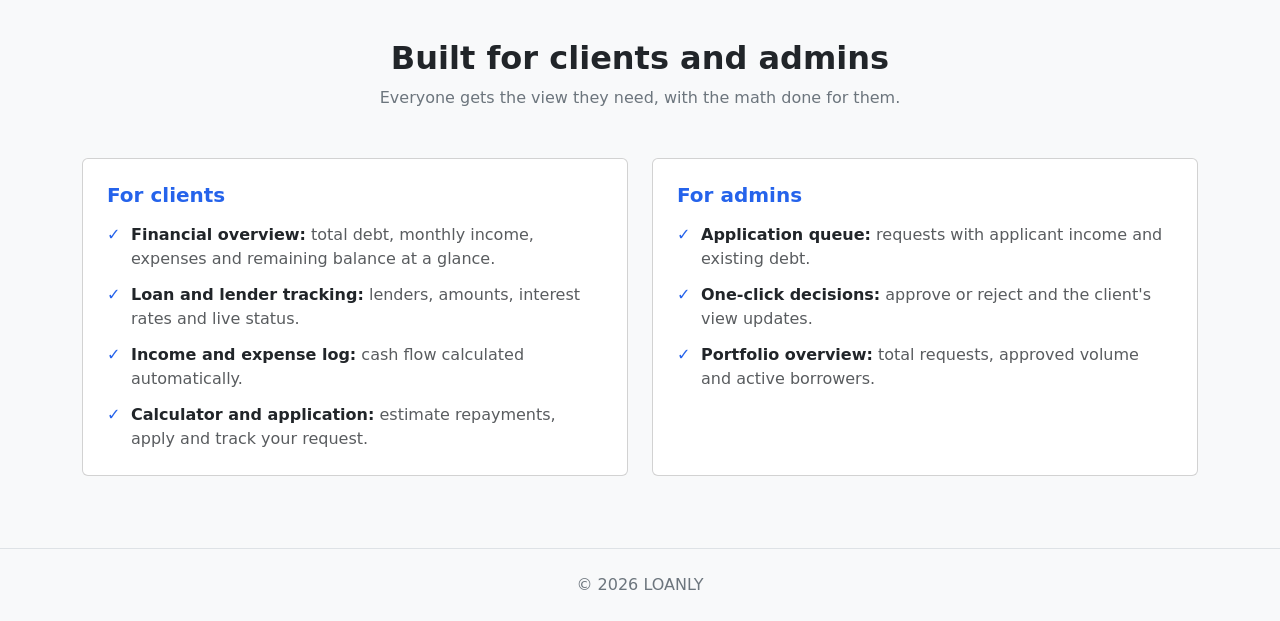
==== commit c62c658a: "Add Sign up button to landing navbar" ====
--- a/frontend/index.html
+++ b/frontend/index.html
@@ -104,43 +104,7 @@
       </div>
     </section>
 
-    <section id="requirements" class="py-5">
-      <div class="container py-md-4">
-        <h2 class="text-center fw-bold mb-2">What you'll need</h2>
-        <p class="text-center text-secondary mb-5">Have this ready before you apply. It only takes a few minutes.</p>
-        <div class="row g-4 justify-content-center">
-          <div class="col-md-6 col-lg-5">
-            <div class="card h-100">
-              <div class="card-body p-4">
-                <h3 class="h5 fw-bold text-primary mb-3">About you</h3>
-                <ul class="check-list list-unstyled mb-0">
-                  <li><strong>Your name and email:</strong> to create your account.</li>
-                  <li><strong>Employment status:</strong> employed, self-employed, student or other.</li>
-                </ul>
-              </div>
-            </div>
-          </div>
-          <div class="col-md-6 col-lg-5">
-            <div class="card h-100">
-              <div class="card-body p-4">
-                <h3 class="h5 fw-bold text-primary mb-3">About your money</h3>
-                <ul class="check-list list-unstyled mb-0">
-                  <li><strong>Monthly income:</strong> how much you earn each month, before taxes.</li>
-                  <li><strong>Existing debt:</strong> what you still owe on other loans or cards.</li>
-                  <li><strong>Loan amount and term:</strong> how much you need and over how many months.</li>
-                </ul>
-              </div>
-            </div>
-          </div>
-        </div>
-        <div class="text-center mt-5">
-          <a href="register.html" class="btn btn-primary btn-lg px-4">Create your account</a>
-          <p class="small text-secondary mt-2 mb-0">Already have one? <a href="login.html">Log in</a></p>
-        </div>
-      </div>
-    </section>
-
-    <section id="calculator" class="py-5 bg-white border-top border-bottom">
+    <section id="calculator" class="py-5">
       <div class="container py-md-4">
         <h2 class="text-center fw-bold mb-2">Calculate your loan</h2>
         <p class="text-center text-secondary mb-5">Get an estimate of your monthly payment in seconds.</p>
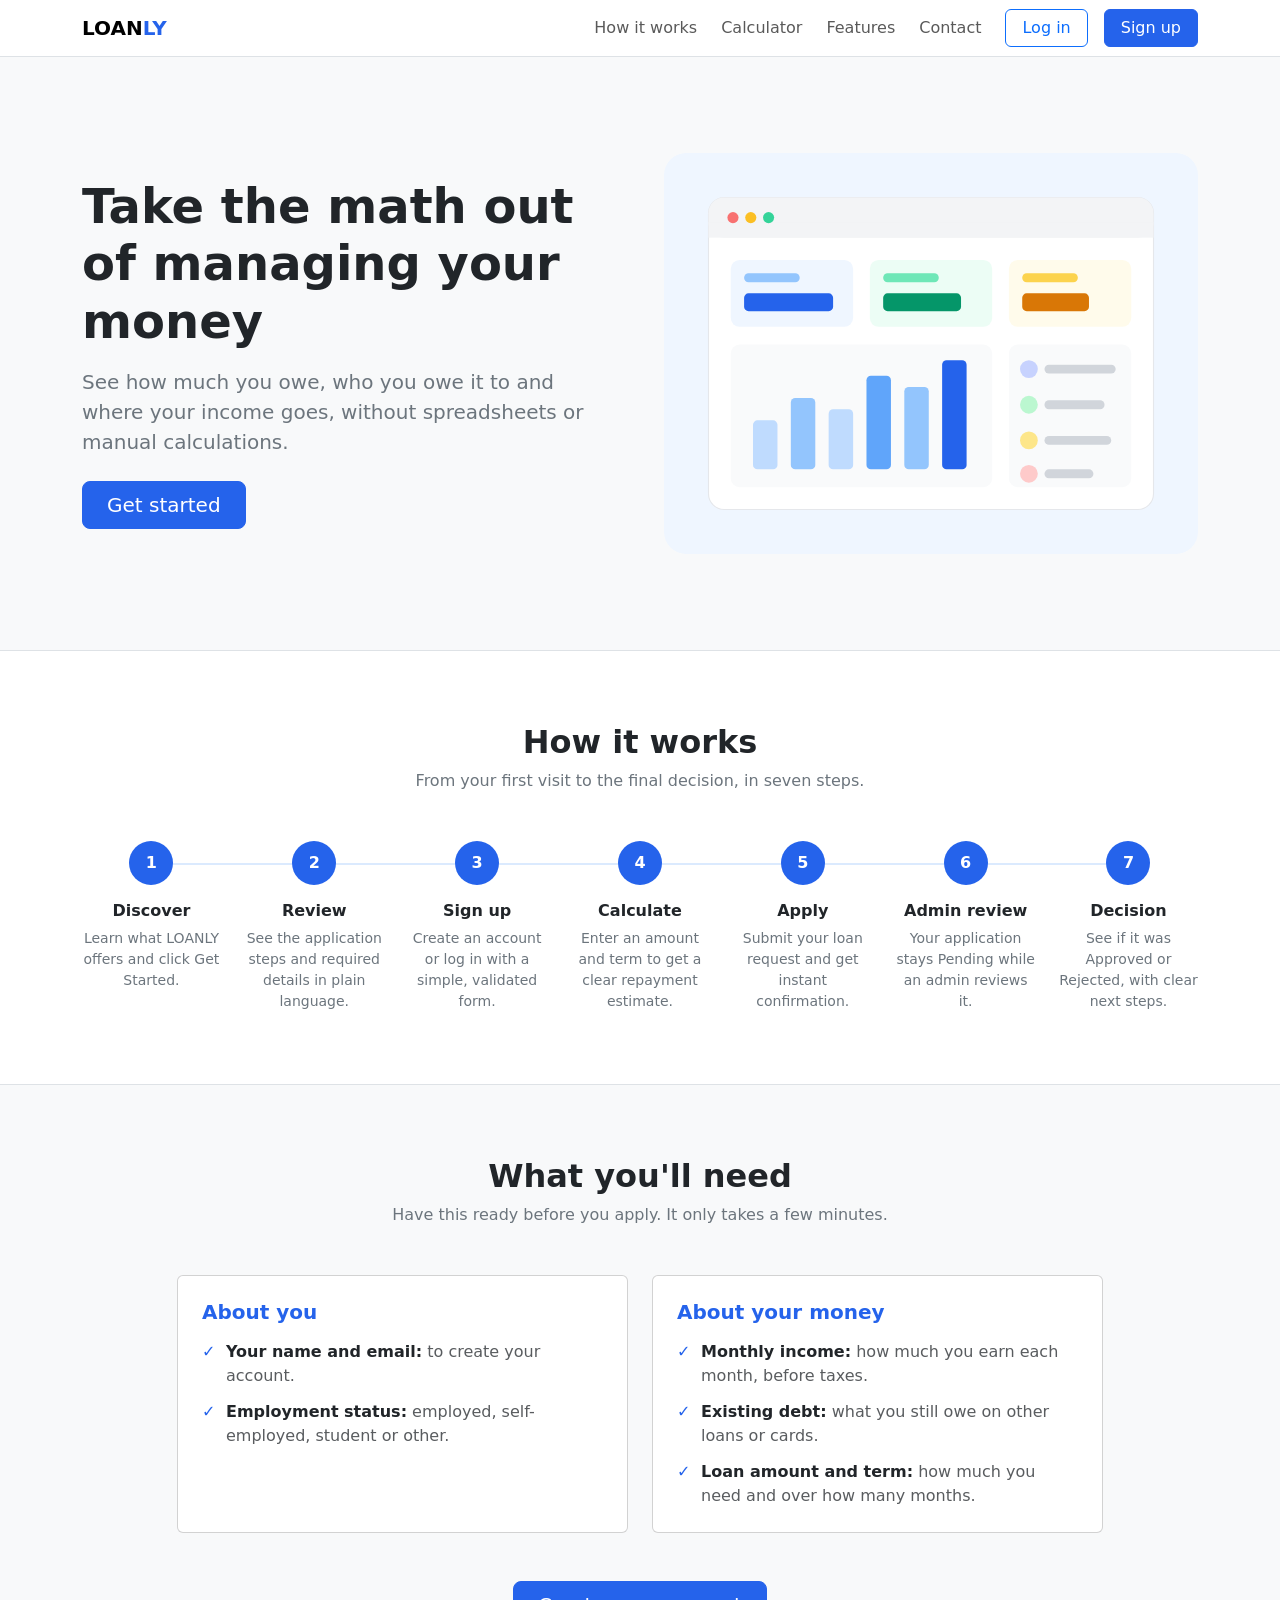
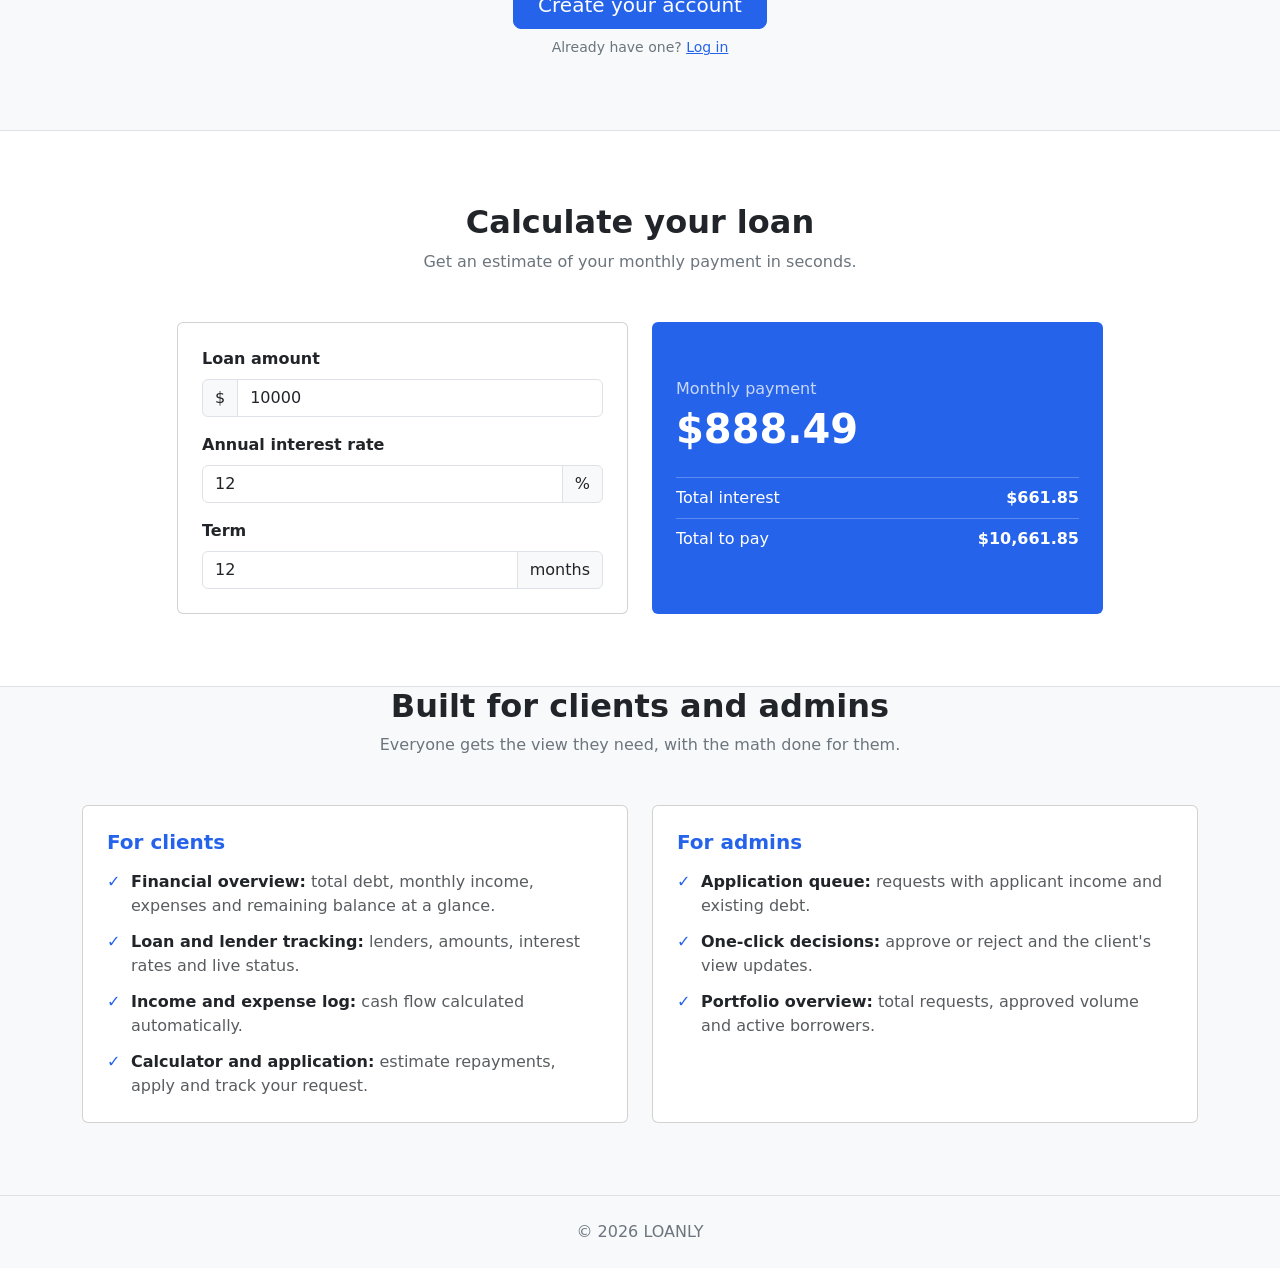
==== commit 636a39b3: "Merge pull request #18 from HamzaAkarid/feature/landing-requirements Feature/landing requirements" ====
--- a/frontend/index.html
+++ b/frontend/index.html
@@ -104,7 +104,43 @@
       </div>
     </section>
 
-    <section id="calculator" class="py-5">
+    <section id="requirements" class="py-5">
+      <div class="container py-md-4">
+        <h2 class="text-center fw-bold mb-2">What you'll need</h2>
+        <p class="text-center text-secondary mb-5">Have this ready before you apply. It only takes a few minutes.</p>
+        <div class="row g-4 justify-content-center">
+          <div class="col-md-6 col-lg-5">
+            <div class="card h-100">
+              <div class="card-body p-4">
+                <h3 class="h5 fw-bold text-primary mb-3">About you</h3>
+                <ul class="check-list list-unstyled mb-0">
+                  <li><strong>Your name and email:</strong> to create your account.</li>
+                  <li><strong>Employment status:</strong> employed, self-employed, student or other.</li>
+                </ul>
+              </div>
+            </div>
+          </div>
+          <div class="col-md-6 col-lg-5">
+            <div class="card h-100">
+              <div class="card-body p-4">
+                <h3 class="h5 fw-bold text-primary mb-3">About your money</h3>
+                <ul class="check-list list-unstyled mb-0">
+                  <li><strong>Monthly income:</strong> how much you earn each month, before taxes.</li>
+                  <li><strong>Existing debt:</strong> what you still owe on other loans or cards.</li>
+                  <li><strong>Loan amount and term:</strong> how much you need and over how many months.</li>
+                </ul>
+              </div>
+            </div>
+          </div>
+        </div>
+        <div class="text-center mt-5">
+          <a href="register.html" class="btn btn-primary btn-lg px-4">Create your account</a>
+          <p class="small text-secondary mt-2 mb-0">Already have one? <a href="login.html">Log in</a></p>
+        </div>
+      </div>
+    </section>
+
+    <section id="calculator" class="py-5 bg-white border-top border-bottom">
       <div class="container py-md-4">
         <h2 class="text-center fw-bold mb-2">Calculate your loan</h2>
         <p class="text-center text-secondary mb-5">Get an estimate of your monthly payment in seconds.</p>
